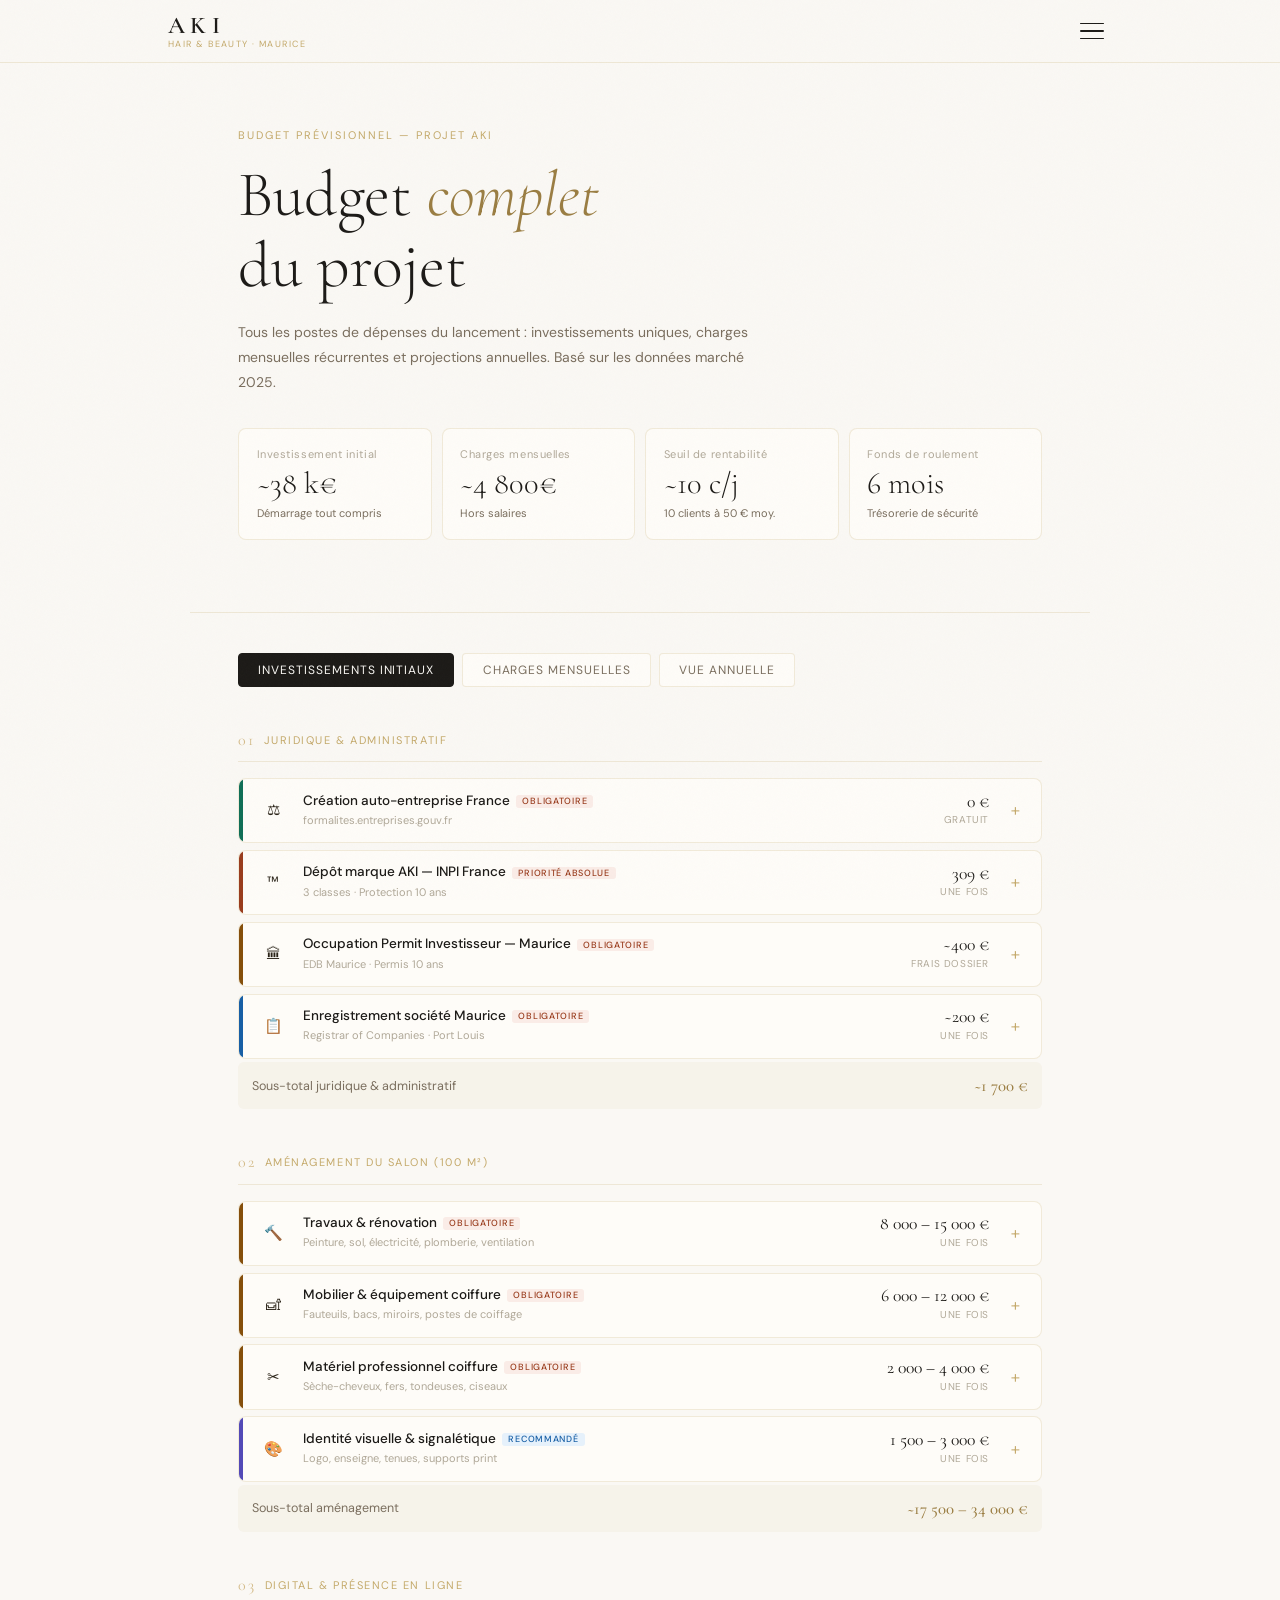
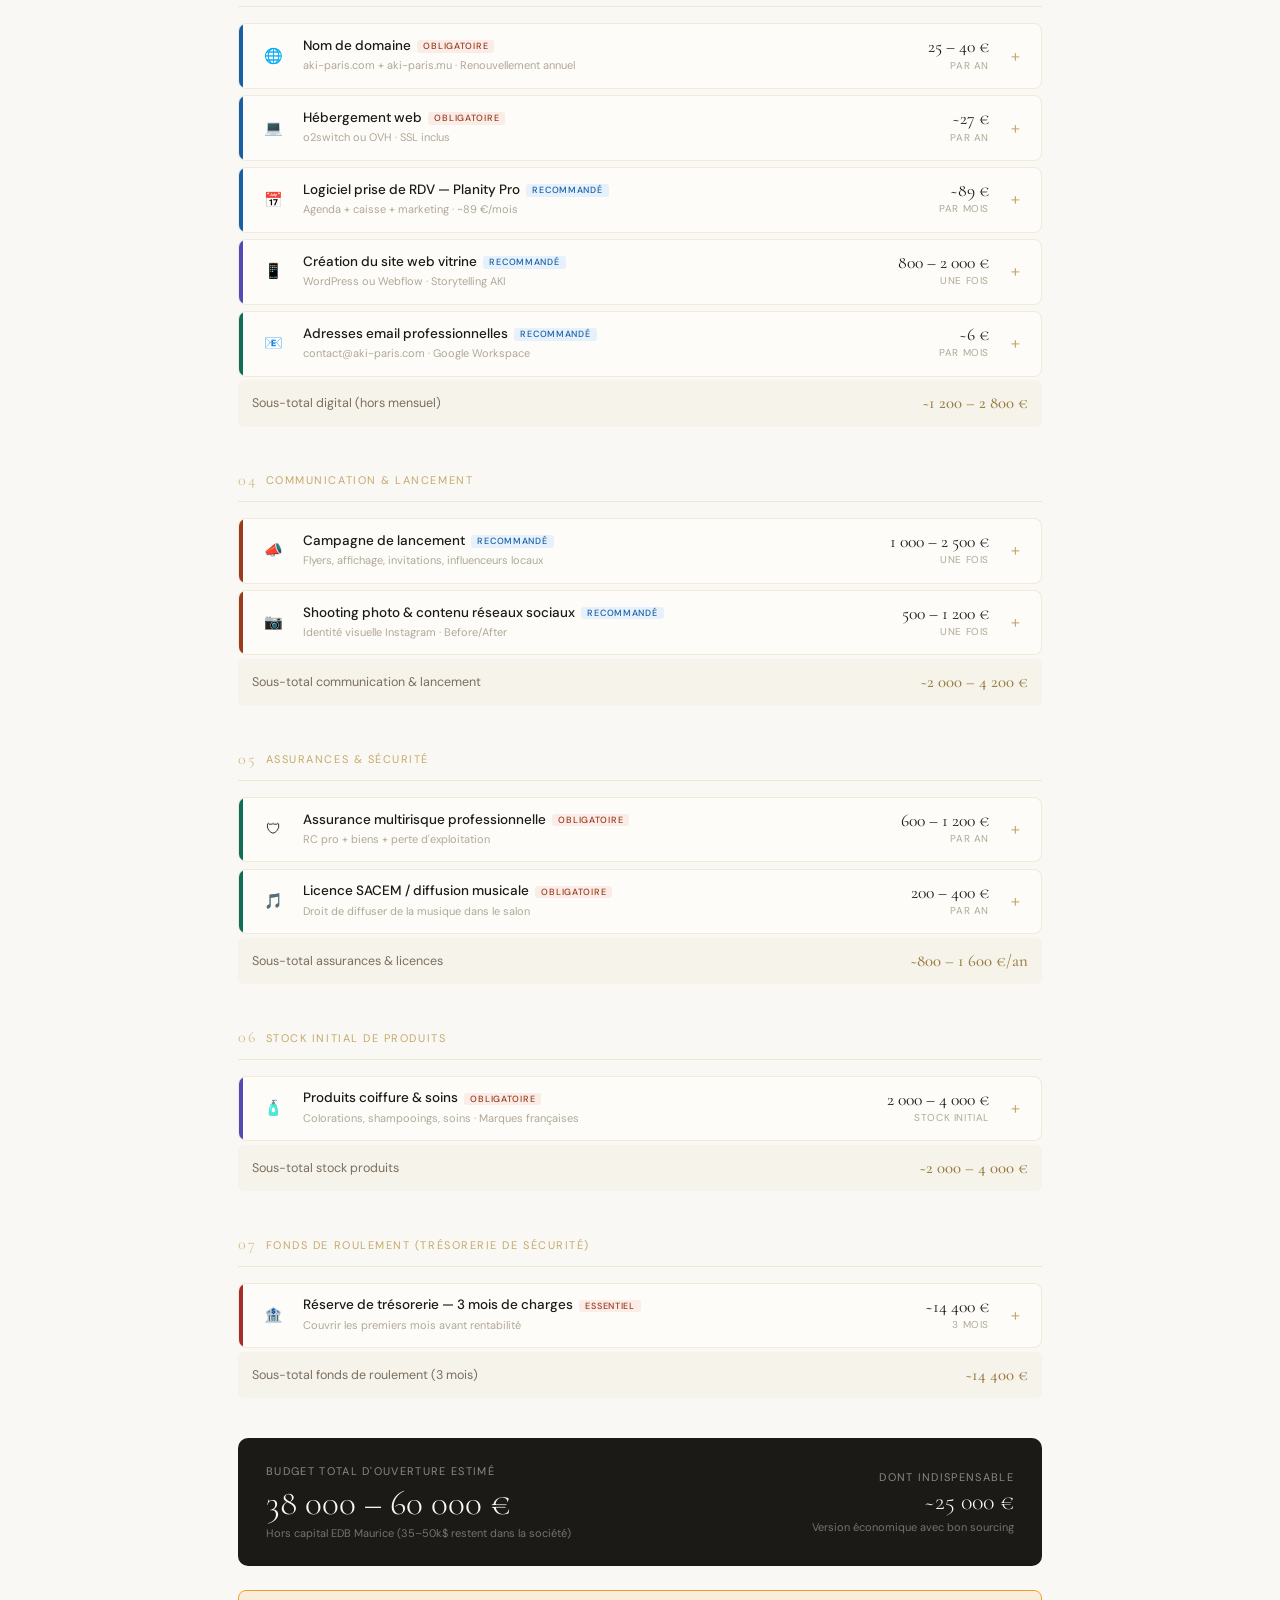
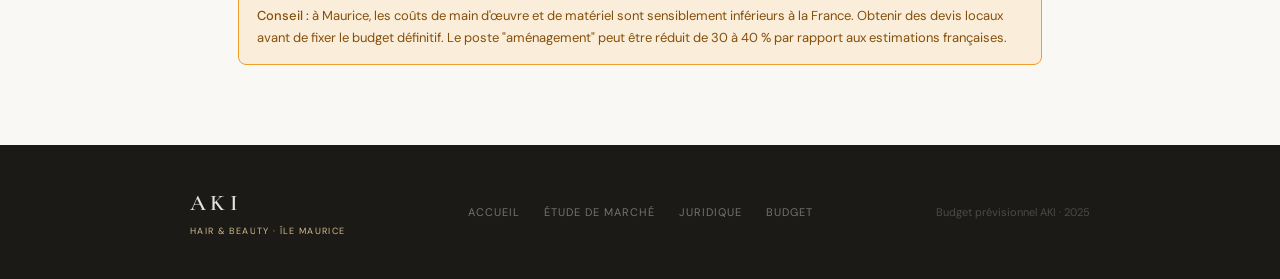
==== aki-budget.html @ 2c268d38 "Add files via upload" ====
<!DOCTYPE html>
<html lang="fr">
<head>
  <meta charset="UTF-8" />
  <meta name="viewport" content="width=device-width, initial-scale=1.0" />
  <title>AKI — Budget prévisionnel complet</title>
  <link rel="preconnect" href="https://fonts.googleapis.com" />
  <link rel="preconnect" href="https://fonts.gstatic.com" crossorigin />
  <link href="https://fonts.googleapis.com/css2?family=Cormorant+Garamond:ital,wght@0,300;0,400;0,600;1,300;1,400&family=DM+Sans:wght@300;400;500&display=swap" rel="stylesheet" />
  <style>
    *, *::before, *::after { box-sizing: border-box; margin: 0; padding: 0; }
    :root {
      --cream: #FAF8F4; --beige: #F0EBE1;
      --gold: #C4A96A; --gold-light: #D4BC8A; --gold-dark: #9A7D42;
      --charcoal: #1C1A17; --text-main: #2A2318;
      --text-muted: #7A6E5E; --text-faint: #B0A898;
      --line: rgba(196,169,106,0.22);
      --card-bg: #FEFCF8; --card-border: rgba(196,169,106,0.22);
      --teal: #0F6E56; --teal-bg: #E1F5EE; --teal-b: #5DCAA5;
      --blue: #185FA5; --blue-bg: #E6F1FB; --blue-b: #85B7EB;
      --amber: #854F0B; --amber-bg: #FAEEDA; --amber-b: #EF9F27;
      --coral: #993C1D; --coral-bg: #FAECE7; --coral-b: #F0997B;
      --purple: #534AB7; --purple-bg: #EEEDFE; --purple-b: #AFA9EC;
      --red: #A32D2D; --red-bg: #FCEBEB; --red-b: #F09595;
      --font-serif: 'Cormorant Garamond', Georgia, serif;
      --font-sans: 'DM Sans', sans-serif;
      --max-w: 900px; --pad: clamp(1.25rem,5vw,3rem);
    }
    html { scroll-behavior: smooth; }
    body { background: var(--cream); color: var(--text-main); font-family: var(--font-sans); font-size: 15px; line-height: 1.65; }

    .grain { position:fixed; inset:0; pointer-events:none; z-index:999; opacity:.025; background-image:url("data:image/svg+xml,%3Csvg viewBox='0 0 256 256' xmlns='http://www.w3.org/2000/svg'%3E%3Cfilter id='n'%3E%3CfeTurbulence type='fractalNoise' baseFrequency='0.9' numOctaves='4' stitchTiles='stitch'/%3E%3C/filter%3E%3Crect width='100%25' height='100%25' filter='url(%23n)'/%3E%3C/svg%3E"); background-size:128px; }

    /* NAV */
    nav { position:sticky; top:0; z-index:200; background:rgba(250,248,244,.96); backdrop-filter:blur(14px); border-bottom:1px solid var(--line); }
    .nav-inner { max-width:var(--max-w); margin:0 auto; padding:0 var(--pad); display:flex; align-items:center; height:60px; gap:0; }
    .nav-logo { font-family:var(--font-serif); font-size:1.45rem; font-weight:600; letter-spacing:.2em; color:var(--charcoal); text-decoration:none; flex-shrink:0; line-height:1; margin-right:2rem; }
    .nav-logo small { display:block; font-size:9px; letter-spacing:.15em; color:var(--gold); text-transform:uppercase; font-family:var(--font-sans); font-weight:400; margin-top:2px; }
    .nav-links { display:flex; align-items:center; gap:.1rem; flex:1; list-style:none; }
    .nav-links a { font-size:11px; letter-spacing:.07em; text-transform:uppercase; color:var(--text-muted); text-decoration:none; padding:.4rem .75rem; border-radius:4px; transition:color .15s,background .15s; white-space:nowrap; }
    .nav-links a:hover,.nav-links a.active { color:var(--gold-dark); background:rgba(196,169,106,.08); }
    .nav-burger { display:none; margin-left:auto; background:none; border:none; cursor:pointer; flex-direction:column; gap:5px; padding:.5rem; }
    .nav-burger span { display:block; width:22px; height:1.5px; background:var(--text-main); border-radius:2px; transition:all .25s; }
    .nav-burger.open span:nth-child(1){transform:rotate(45deg) translate(4.5px,4.5px);}
    .nav-burger.open span:nth-child(2){opacity:0;}
    .nav-burger.open span:nth-child(3){transform:rotate(-45deg) translate(4.5px,-4.5px);}
    .mobile-nav { display:none; position:fixed; top:60px; left:0; right:0; background:rgba(250,248,244,.98); backdrop-filter:blur(14px); border-bottom:1px solid var(--line); z-index:190; padding:1rem var(--pad) 1.5rem; flex-direction:column; gap:.1rem; }
    .mobile-nav.open{display:flex;}
    .mobile-nav a { font-size:13px; letter-spacing:.07em; text-transform:uppercase; color:var(--text-muted); text-decoration:none; padding:.7rem 0; border-bottom:1px solid rgba(196,169,106,.1); transition:color .15s; }
    .mobile-nav a:last-child{border-bottom:none;}
    .mobile-nav a:hover{color:var(--gold-dark);}

    /* HERO */
    .hero { max-width:var(--max-w); margin:0 auto; padding:4rem var(--pad) 3rem; border-bottom:1px solid var(--line); }
    .hero-ey { font-size:11px; letter-spacing:.18em; text-transform:uppercase; color:var(--gold); margin-bottom:1rem; }
    .hero-title { font-family:var(--font-serif); font-size:clamp(2.4rem,6vw,4rem); font-weight:300; line-height:1.1; color:var(--charcoal); margin-bottom:1.2rem; }
    .hero-title em { font-style:italic; color:var(--gold-dark); }
    .hero-desc { font-size:14px; color:var(--text-muted); max-width:520px; line-height:1.8; margin-bottom:2rem; }

    /* KPI GRID */
    .kpi-grid { display:grid; grid-template-columns:repeat(auto-fit,minmax(150px,1fr)); gap:10px; margin-bottom:1.5rem; }
    .kpi { background:var(--card-bg); border:1px solid var(--card-border); border-radius:8px; padding:1rem 1.1rem; }
    .kpi-lbl { font-size:11px; color:var(--text-faint); letter-spacing:.05em; margin-bottom:.4rem; }
    .kpi-val { font-family:var(--font-serif); font-size:1.9rem; font-weight:300; color:var(--charcoal); line-height:1; }
    .kpi-sub { font-size:11px; color:var(--text-muted); margin-top:.3rem; }

    /* TABS */
    .tabs-wrap { max-width:var(--max-w); margin:0 auto; padding:2.5rem var(--pad) 0; }
    .tabs { display:flex; gap:.5rem; margin-bottom:2rem; }
    .tab { font-size:12px; letter-spacing:.08em; text-transform:uppercase; padding:.5rem 1.2rem; border-radius:4px; border:1px solid var(--card-border); background:var(--card-bg); color:var(--text-muted); cursor:pointer; transition:all .15s; font-family:var(--font-sans); }
    .tab.active { background:var(--charcoal); color:var(--cream); border-color:var(--charcoal); }
    .tab:hover:not(.active) { border-color:var(--gold); color:var(--gold-dark); }

    /* MAIN */
    main { max-width:var(--max-w); margin:0 auto; padding:0 var(--pad) 5rem; }
    .panel { display:none; }
    .panel.active { display:block; }

    /* SECTION LABEL */
    .sec-lbl { font-size:11px; letter-spacing:.14em; text-transform:uppercase; color:var(--gold); margin:2.5rem 0 1rem; padding-bottom:.5rem; border-bottom:1px solid var(--line); display:flex; align-items:center; gap:.6rem; }
    .sec-lbl-num { font-family:var(--font-serif); font-size:1rem; color:var(--gold-light); }

    /* BUDGET ROWS */
    .budget-block { margin-bottom:.4rem; }
    .budget-row { display:flex; align-items:stretch; background:var(--card-bg); border:1px solid var(--card-border); border-radius:8px; overflow:hidden; margin-bottom:6px; cursor:pointer; transition:border-color .15s; }
    .budget-row:hover { border-color:rgba(196,169,106,.5); }
    .budget-row.open { border-color:var(--gold); }
    .row-accent { width:4px; flex-shrink:0; }
    .row-body { flex:1; padding:.85rem 1rem; display:flex; align-items:center; gap:1rem; }
    .row-icon { font-size:15px; width:28px; text-align:center; flex-shrink:0; }
    .row-content { flex:1; }
    .row-title { font-size:13.5px; font-weight:500; color:var(--charcoal); line-height:1.2; }
    .row-sub { font-size:11px; color:var(--text-faint); margin-top:2px; }
    .row-right { text-align:right; flex-shrink:0; }
    .row-amount { font-family:var(--font-serif); font-size:1.1rem; font-weight:400; color:var(--charcoal); line-height:1; }
    .row-period { font-size:10px; color:var(--text-faint); letter-spacing:.06em; text-transform:uppercase; margin-top:2px; }
    .row-toggle { font-size:1.1rem; font-weight:300; color:var(--gold); flex-shrink:0; transition:transform .2s; width:20px; text-align:center; }
    .budget-row.open .row-toggle { transform:rotate(45deg); }
    .row-detail { display:none; padding:.75rem 1rem .9rem 4.5rem; background:rgba(196,169,106,.03); border-top:1px solid var(--line); font-size:12.5px; color:var(--text-muted); line-height:1.7; }
    .budget-row.open + .row-detail { display:block; }
    .detail-items { display:flex; flex-direction:column; gap:.25rem; }
    .detail-item { display:flex; justify-content:space-between; align-items:center; padding:.25rem 0; border-bottom:1px solid rgba(196,169,106,.07); }
    .detail-item:last-child { border-bottom:none; }
    .detail-name { color:var(--text-muted); }
    .detail-val { font-weight:500; color:var(--text-main); flex-shrink:0; margin-left:.5rem; }
    .detail-note { margin-top:.6rem; font-size:12px; color:var(--text-faint); font-style:italic; }

    /* BADGE */
    .badge { display:inline-block; font-size:9px; letter-spacing:.08em; text-transform:uppercase; padding:1px 6px; border-radius:3px; font-weight:500; margin-left:.4rem; vertical-align:middle; }
    .b-required { background:var(--coral-bg); color:var(--coral); }
    .b-recommended { background:var(--blue-bg); color:var(--blue); }
    .b-optional { background:var(--teal-bg); color:var(--teal); }

    /* SUBTOTAL */
    .subtotal { display:flex; justify-content:space-between; align-items:center; padding:.6rem .9rem; background:rgba(196,169,106,.07); border-radius:6px; margin:-.2rem 0 .5rem; font-size:12.5px; }
    .subtotal span:first-child { color:var(--text-muted); }
    .subtotal span:last-child { font-weight:500; color:var(--gold-dark); font-family:var(--font-serif); font-size:1.05rem; }

    /* TOTAL BAR */
    .total-bar { background:var(--charcoal); border-radius:10px; padding:1.5rem 1.75rem; margin-top:2.5rem; display:flex; justify-content:space-between; align-items:center; flex-wrap:wrap; gap:1rem; }
    .total-label { font-size:11px; letter-spacing:.12em; text-transform:uppercase; color:rgba(250,248,244,.5); margin-bottom:.25rem; }
    .total-val { font-family:var(--font-serif); font-size:2.2rem; font-weight:300; color:var(--cream); line-height:1; }
    .total-sub { font-size:11px; color:rgba(250,248,244,.4); margin-top:.25rem; }
    .total-right { text-align:right; }
    .total-right .total-label { text-align:right; }

    /* ALERT BOX */
    .alert { background:var(--amber-bg); border:1px solid var(--amber-b); border-radius:8px; padding:.9rem 1.1rem; margin-top:1.5rem; font-size:13px; color:var(--amber); line-height:1.7; }
    .alert strong { font-weight:500; }

    /* CHART BAR */
    .chart-section { margin-top:2.5rem; }
    .chart-row { display:flex; align-items:center; gap:.75rem; margin-bottom:.7rem; }
    .chart-label { font-size:12px; color:var(--text-muted); width:160px; flex-shrink:0; text-align:right; }
    .chart-track { flex:1; height:10px; background:rgba(196,169,106,.12); border-radius:5px; overflow:hidden; }
    .chart-fill { height:100%; border-radius:5px; transition:width .6s ease; }
    .chart-val { font-size:12px; font-weight:500; color:var(--text-main); width:80px; flex-shrink:0; }

    /* FOOTER */
    footer { background:var(--charcoal); padding:2.5rem var(--pad); }
    .footer-inner { max-width:var(--max-w); margin:0 auto; display:flex; justify-content:space-between; align-items:center; flex-wrap:wrap; gap:1.5rem; }
    .footer-logo { font-family:var(--font-serif); font-size:1.4rem; font-weight:600; letter-spacing:.2em; color:rgba(250,248,244,.9); }
    .footer-logo small { display:block; font-size:9px; letter-spacing:.15em; color:var(--gold-light); font-family:var(--font-sans); font-weight:400; text-transform:uppercase; margin-top:2px; }
    .footer-nav { display:flex; gap:1.5rem; list-style:none; flex-wrap:wrap; }
    .footer-nav a { font-size:11px; letter-spacing:.09em; text-transform:uppercase; color:rgba(250,248,244,.4); text-decoration:none; transition:color .15s; }
    .footer-nav a:hover { color:var(--gold-light); }
    .footer-copy { font-size:11px; color:rgba(250,248,244,.22); }

    @media(max-width:640px){
      .nav-links{display:none;}
      .nav-burger{display:flex;}
      .chart-label{width:100px;font-size:11px;}
      .total-bar{flex-direction:column;text-align:center;}
      .total-right{text-align:center;}
    }
  </style>
</head>
<body>
<div class="grain"></div>

<!-- NAV -->

<!-- HERO -->
<section class="hero">
  <p class="hero-ey">Budget prévisionnel — Projet AKI</p>
  <h1 class="hero-title">Budget <em>complet</em><br />du projet</h1>
  <p class="hero-desc">Tous les postes de dépenses du lancement : investissements uniques, charges mensuelles récurrentes et projections annuelles. Basé sur les données marché 2025.</p>
  <div class="kpi-grid">
    <div class="kpi"><div class="kpi-lbl">Investissement initial</div><div class="kpi-val">~38 k€</div><div class="kpi-sub">Démarrage tout compris</div></div>
    <div class="kpi"><div class="kpi-lbl">Charges mensuelles</div><div class="kpi-val">~4 800€</div><div class="kpi-sub">Hors salaires</div></div>
    <div class="kpi"><div class="kpi-lbl">Seuil de rentabilité</div><div class="kpi-val">~10 c/j</div><div class="kpi-sub">10 clients à 50 € moy.</div></div>
    <div class="kpi"><div class="kpi-lbl">Fonds de roulement</div><div class="kpi-val">6 mois</div><div class="kpi-sub">Trésorerie de sécurité</div></div>
  </div>
</section>

<!-- TABS -->
<div class="tabs-wrap">
  <div class="tabs">
    <button class="tab active" onclick="switchTab('invest')">Investissements initiaux</button>
    <button class="tab" onclick="switchTab('mensuel')">Charges mensuelles</button>
    <button class="tab" onclick="switchTab('annuel')">Vue annuelle</button>
  </div>
</div>

<main>

<!-- ========================
     PANEL 1 — INVESTISSEMENTS
======================== -->
<div class="panel active" id="panel-invest">

  <!-- JURIDIQUE & ADMINISTRATIF -->
  <div class="sec-lbl"><span class="sec-lbl-num">01</span> Juridique &amp; administratif</div>

  <div class="budget-block">
    <div class="budget-row" onclick="toggleRow(this)">
      <div class="row-accent" style="background:var(--teal)"></div>
      <div class="row-body">
        <div class="row-icon">⚖</div>
        <div class="row-content"><div class="row-title">Création auto-entreprise France<span class="badge b-required">Obligatoire</span></div><div class="row-sub">formalites.entreprises.gouv.fr</div></div>
        <div class="row-right"><div class="row-amount">0 €</div><div class="row-period">Gratuit</div></div>
        <div class="row-toggle">+</div>
      </div>
    </div>
    <div class="row-detail"><div class="detail-items"><div class="detail-item"><span class="detail-name">Inscription Guichet unique INPI</span><span class="detail-val">0 €</span></div><div class="detail-item"><span class="detail-name">Immatriculation Répertoire des Métiers (CMA)</span><span class="detail-val">0 €</span></div></div><div class="detail-note">Entièrement gratuit depuis 2023. Délai : 1 semaine.</div></div>
  </div>

  <div class="budget-block">
    <div class="budget-row" onclick="toggleRow(this)">
      <div class="row-accent" style="background:var(--coral)"></div>
      <div class="row-body">
        <div class="row-icon">™</div>
        <div class="row-content"><div class="row-title">Dépôt marque AKI — INPI France<span class="badge b-required">Priorité absolue</span></div><div class="row-sub">3 classes · Protection 10 ans</div></div>
        <div class="row-right"><div class="row-amount">309 €</div><div class="row-period">Une fois</div></div>
        <div class="row-toggle">+</div>
      </div>
    </div>
    <div class="row-detail"><div class="detail-items"><div class="detail-item"><span class="detail-name">Classe 44 — Coiffure &amp; beauté (base)</span><span class="detail-val">190 €</span></div><div class="detail-item"><span class="detail-name">Classe 41 — Formation professionnelle</span><span class="detail-val">40 €</span></div><div class="detail-item"><span class="detail-name">Classe 35 — Franchise &amp; commerce</span><span class="detail-val">40 €</span></div><div class="detail-item"><span class="detail-name">Dépôt logo (optionnel mais recommandé)</span><span class="detail-val">39 €</span></div></div><div class="detail-note">Vérifier la disponibilité gratuitement sur data.inpi.fr avant de déposer. Protection immédiate à la date du dépôt.</div></div>
  </div>

  <div class="budget-block">
    <div class="budget-row" onclick="toggleRow(this)">
      <div class="row-accent" style="background:var(--amber)"></div>
      <div class="row-body">
        <div class="row-icon">🏛</div>
        <div class="row-content"><div class="row-title">Occupation Permit Investisseur — Maurice<span class="badge b-required">Obligatoire</span></div><div class="row-sub">EDB Maurice · Permis 10 ans</div></div>
        <div class="row-right"><div class="row-amount">~400 €</div><div class="row-period">Frais dossier</div></div>
        <div class="row-toggle">+</div>
      </div>
    </div>
    <div class="row-detail"><div class="detail-items"><div class="detail-item"><span class="detail-name">Frais de dossier EDB (~20 000 MUR)</span><span class="detail-val">~400 €</span></div><div class="detail-item"><span class="detail-name">Capital à transférer (reste dans l'entreprise)</span><span class="detail-val">35 000 – 50 000 $</span></div></div><div class="detail-note">Le capital transféré n'est pas une dépense — c'est le capital de roulement de ta société mauricienne qui sert à financer le salon.</div></div>
  </div>

  <div class="budget-block">
    <div class="budget-row" onclick="toggleRow(this)">
      <div class="row-accent" style="background:var(--blue)"></div>
      <div class="row-body">
        <div class="row-icon">📋</div>
        <div class="row-content"><div class="row-title">Enregistrement société Maurice<span class="badge b-required">Obligatoire</span></div><div class="row-sub">Registrar of Companies · Port Louis</div></div>
        <div class="row-right"><div class="row-amount">~200 €</div><div class="row-period">Une fois</div></div>
        <div class="row-toggle">+</div>
      </div>
    </div>
    <div class="row-detail"><div class="detail-items"><div class="detail-item"><span class="detail-name">Frais d'enregistrement société (LTD)</span><span class="detail-val">~200 €</span></div><div class="detail-item"><span class="detail-name">Rédaction statuts (avocat local recommandé)</span><span class="detail-val">300 – 600 €</span></div></div><div class="detail-note">Recommandé : passer par un avocat ou notaire local pour la rédaction des statuts. Budget total conseillé : ~800 €.</div></div>
  </div>

  <div class="subtotal"><span>Sous-total juridique &amp; administratif</span><span>~1 700 €</span></div>

  <!-- AMÉNAGEMENT -->
  <div class="sec-lbl"><span class="sec-lbl-num">02</span> Aménagement du salon (100 m²)</div>

  <div class="budget-block">
    <div class="budget-row" onclick="toggleRow(this)">
      <div class="row-accent" style="background:var(--amber)"></div>
      <div class="row-body">
        <div class="row-icon">🔨</div>
        <div class="row-content"><div class="row-title">Travaux &amp; rénovation<span class="badge b-required">Obligatoire</span></div><div class="row-sub">Peinture, sol, électricité, plomberie, ventilation</div></div>
        <div class="row-right"><div class="row-amount">8 000 – 15 000 €</div><div class="row-period">Une fois</div></div>
        <div class="row-toggle">+</div>
      </div>
    </div>
    <div class="row-detail"><div class="detail-items"><div class="detail-item"><span class="detail-name">Revêtements sol + peinture (100 m²)</span><span class="detail-val">3 000 – 5 000 €</span></div><div class="detail-item"><span class="detail-name">Électricité &amp; éclairage professionnel</span><span class="detail-val">2 000 – 4 000 €</span></div><div class="detail-item"><span class="detail-name">Plomberie (bacs shampooing, cabines)</span><span class="detail-val">1 500 – 3 000 €</span></div><div class="detail-item"><span class="detail-name">Ventilation (obligatoire en salon coiffure)</span><span class="detail-val">1 000 – 2 000 €</span></div><div class="detail-item"><span class="detail-name">Cloisons, aménagement cabines esthétiques</span><span class="detail-val">500 – 1 000 €</span></div></div><div class="detail-note">À Maurice, les coûts de main d'œuvre sont sensiblement inférieurs à la France. Prévoir des devis locaux.</div></div>
  </div>

  <div class="budget-block">
    <div class="budget-row" onclick="toggleRow(this)">
      <div class="row-accent" style="background:var(--amber)"></div>
      <div class="row-body">
        <div class="row-icon">🛋</div>
        <div class="row-content"><div class="row-title">Mobilier &amp; équipement coiffure<span class="badge b-required">Obligatoire</span></div><div class="row-sub">Fauteuils, bacs, miroirs, postes de coiffage</div></div>
        <div class="row-right"><div class="row-amount">6 000 – 12 000 €</div><div class="row-period">Une fois</div></div>
        <div class="row-toggle">+</div>
      </div>
    </div>
    <div class="row-detail"><div class="detail-items"><div class="detail-item"><span class="detail-name">4 fauteuils de coiffage premium (600–1 000 €/u)</span><span class="detail-val">2 400 – 4 000 €</span></div><div class="detail-item"><span class="detail-name">2–3 bacs à shampooing (700–1 200 €/u)</span><span class="detail-val">1 400 – 3 600 €</span></div><div class="detail-item"><span class="detail-name">Postes de coiffage + miroirs (200–500 €/u)</span><span class="detail-val">800 – 2 000 €</span></div><div class="detail-item"><span class="detail-name">Meuble d'accueil + caisse</span><span class="detail-val">800 – 1 500 €</span></div><div class="detail-item"><span class="detail-name">Chaises d'attente + déco</span><span class="detail-val">600 – 900 €</span></div></div></div>
  </div>

  <div class="budget-block">
    <div class="budget-row" onclick="toggleRow(this)">
      <div class="row-accent" style="background:var(--amber)"></div>
      <div class="row-body">
        <div class="row-icon">✂</div>
        <div class="row-content"><div class="row-title">Matériel professionnel coiffure<span class="badge b-required">Obligatoire</span></div><div class="row-sub">Sèche-cheveux, fers, tondeuses, ciseaux</div></div>
        <div class="row-right"><div class="row-amount">2 000 – 4 000 €</div><div class="row-period">Une fois</div></div>
        <div class="row-toggle">+</div>
      </div>
    </div>
    <div class="row-detail"><div class="detail-items"><div class="detail-item"><span class="detail-name">Sèche-cheveux professionnels (x4)</span><span class="detail-val">600 – 1 200 €</span></div><div class="detail-item"><span class="detail-name">Fers à lisser + boucleurs</span><span class="detail-val">400 – 800 €</span></div><div class="detail-item"><span class="detail-name">Tondeuses + ciseaux professionnels</span><span class="detail-val">500 – 1 000 €</span></div><div class="detail-item"><span class="detail-name">Matériel esthétique (cabines)</span><span class="detail-val">500 – 1 000 €</span></div></div></div>
  </div>

  <div class="budget-block">
    <div class="budget-row" onclick="toggleRow(this)">
      <div class="row-accent" style="background:var(--purple)"></div>
      <div class="row-body">
        <div class="row-icon">🎨</div>
        <div class="row-content"><div class="row-title">Identité visuelle &amp; signalétique<span class="badge b-recommended">Recommandé</span></div><div class="row-sub">Logo, enseigne, tenues, supports print</div></div>
        <div class="row-right"><div class="row-amount">1 500 – 3 000 €</div><div class="row-period">Une fois</div></div>
        <div class="row-toggle">+</div>
      </div>
    </div>
    <div class="row-detail"><div class="detail-items"><div class="detail-item"><span class="detail-name">Création logo + charte graphique</span><span class="detail-val">500 – 1 200 €</span></div><div class="detail-item"><span class="detail-name">Enseigne lumineuse vitrine</span><span class="detail-val">500 – 1 000 €</span></div><div class="detail-item"><span class="detail-name">Tenues uniformisées (x3–4 personnes)</span><span class="detail-val">300 – 500 €</span></div><div class="detail-item"><span class="detail-name">Flyers, cartes de visite, menu services</span><span class="detail-val">200 – 300 €</span></div></div></div>
  </div>

  <div class="subtotal"><span>Sous-total aménagement</span><span>~17 500 – 34 000 €</span></div>

  <!-- DIGITAL -->
  <div class="sec-lbl"><span class="sec-lbl-num">03</span> Digital &amp; présence en ligne</div>

  <div class="budget-block">
    <div class="budget-row" onclick="toggleRow(this)">
      <div class="row-accent" style="background:var(--blue)"></div>
      <div class="row-body">
        <div class="row-icon">🌐</div>
        <div class="row-content"><div class="row-title">Nom de domaine<span class="badge b-required">Obligatoire</span></div><div class="row-sub">aki-paris.com + aki-paris.mu · Renouvellement annuel</div></div>
        <div class="row-right"><div class="row-amount">25 – 40 €</div><div class="row-period">Par an</div></div>
        <div class="row-toggle">+</div>
      </div>
    </div>
    <div class="row-detail"><div class="detail-items"><div class="detail-item"><span class="detail-name">Domain .com (ex : aki-paris.com)</span><span class="detail-val">~15 €/an</span></div><div class="detail-item"><span class="detail-name">Domain .mu (Maurice)</span><span class="detail-val">~25 €/an</span></div></div><div class="detail-note">Recommandé : acheter les deux extensions pour protéger la marque. Fournisseurs : OVH, Gandi, Ionos.</div></div>
  </div>

  <div class="budget-block">
    <div class="budget-row" onclick="toggleRow(this)">
      <div class="row-accent" style="background:var(--blue)"></div>
      <div class="row-body">
        <div class="row-icon">💻</div>
        <div class="row-content"><div class="row-title">Hébergement web<span class="badge b-required">Obligatoire</span></div><div class="row-sub">o2switch ou OVH · SSL inclus</div></div>
        <div class="row-right"><div class="row-amount">~27 €</div><div class="row-period">Par an</div></div>
        <div class="row-toggle">+</div>
      </div>
    </div>
    <div class="row-detail"><div class="detail-items"><div class="detail-item"><span class="detail-name">Hébergement mutualisé illimité (o2switch)</span><span class="detail-val">~27 €/an</span></div><div class="detail-item"><span class="detail-name">Certificat SSL (souvent inclus)</span><span class="detail-val">Gratuit</span></div></div><div class="detail-note">o2switch = meilleur rapport qualité/prix français. Domaine souvent offert la 1ère année.</div></div>
  </div>

  <div class="budget-block">
    <div class="budget-row" onclick="toggleRow(this)">
      <div class="row-accent" style="background:var(--blue)"></div>
      <div class="row-body">
        <div class="row-icon">📅</div>
        <div class="row-content"><div class="row-title">Logiciel prise de RDV — Planity Pro<span class="badge b-recommended">Recommandé</span></div><div class="row-sub">Agenda + caisse + marketing · ~89 €/mois</div></div>
        <div class="row-right"><div class="row-amount">~89 €</div><div class="row-period">Par mois</div></div>
        <div class="row-toggle">+</div>
      </div>
    </div>
    <div class="row-detail"><div class="detail-items"><div class="detail-item"><span class="detail-name">Formule agenda seul</span><span class="detail-val">~59 €/mois</span></div><div class="detail-item"><span class="detail-name">Formule agenda + caisse NF525</span><span class="detail-val">~89 €/mois</span></div><div class="detail-item"><span class="detail-name">Sans engagement · Sans commission sur RDV directs</span><span class="detail-val">✓</span></div></div><div class="detail-note">Alternative moins chère : SimplyBook.me (~10 €/mois) pour démarrer. Planity apporte aussi de la visibilité via sa marketplace.</div></div>
  </div>

  <div class="budget-block">
    <div class="budget-row" onclick="toggleRow(this)">
      <div class="row-accent" style="background:var(--purple)"></div>
      <div class="row-body">
        <div class="row-icon">📱</div>
        <div class="row-content"><div class="row-title">Création du site web vitrine<span class="badge b-recommended">Recommandé</span></div><div class="row-sub">WordPress ou Webflow · Storytelling AKI</div></div>
        <div class="row-right"><div class="row-amount">800 – 2 000 €</div><div class="row-period">Une fois</div></div>
        <div class="row-toggle">+</div>
      </div>
    </div>
    <div class="row-detail"><div class="detail-items"><div class="detail-item"><span class="detail-name">Création site WordPress (freelance)</span><span class="detail-val">800 – 2 000 €</span></div><div class="detail-item"><span class="detail-name">Thème premium (Divi, Elementor...)</span><span class="detail-val">50 – 120 €</span></div><div class="detail-item"><span class="detail-name">Photos professionnelles du salon</span><span class="detail-val">300 – 600 €</span></div></div><div class="detail-note">Option économique : utiliser Wix ou Squarespace soi-même (~15 €/mois). Option premium : WordPress sur hébergement propre avec site sur-mesure.</div></div>
  </div>

  <div class="budget-block">
    <div class="budget-row" onclick="toggleRow(this)">
      <div class="row-accent" style="background:var(--teal)"></div>
      <div class="row-body">
        <div class="row-icon">📧</div>
        <div class="row-content"><div class="row-title">Adresses email professionnelles<span class="badge b-recommended">Recommandé</span></div><div class="row-sub">contact@aki-paris.com · Google Workspace</div></div>
        <div class="row-right"><div class="row-amount">~6 €</div><div class="row-period">Par mois</div></div>
        <div class="row-toggle">+</div>
      </div>
    </div>
    <div class="row-detail"><div class="detail-items"><div class="detail-item"><span class="detail-name">Google Workspace Business Starter (1 user)</span><span class="detail-val">~6 €/mois</span></div><div class="detail-item"><span class="detail-name">Alternative : email pro via hébergeur (o2switch)</span><span class="detail-val">Inclus</span></div></div></div>
  </div>

  <div class="subtotal"><span>Sous-total digital (hors mensuel)</span><span>~1 200 – 2 800 €</span></div>

  <!-- LANCEMENT -->
  <div class="sec-lbl"><span class="sec-lbl-num">04</span> Communication &amp; lancement</div>

  <div class="budget-block">
    <div class="budget-row" onclick="toggleRow(this)">
      <div class="row-accent" style="background:var(--coral)"></div>
      <div class="row-body">
        <div class="row-icon">📣</div>
        <div class="row-content"><div class="row-title">Campagne de lancement<span class="badge b-recommended">Recommandé</span></div><div class="row-sub">Flyers, affichage, invitations, influenceurs locaux</div></div>
        <div class="row-right"><div class="row-amount">1 000 – 2 500 €</div><div class="row-period">Une fois</div></div>
        <div class="row-toggle">+</div>
      </div>
    </div>
    <div class="row-detail"><div class="detail-items"><div class="detail-item"><span class="detail-name">Impression flyers + affiches (2 000 ex.)</span><span class="detail-val">200 – 400 €</span></div><div class="detail-item"><span class="detail-name">Affichage dans lieux touristiques</span><span class="detail-val">200 – 500 €</span></div><div class="detail-item"><span class="detail-name">Invitations soirée d'ouverture</span><span class="detail-val">300 – 600 €</span></div><div class="detail-item"><span class="detail-name">Collaboration influenceurs locaux (x2–3)</span><span class="detail-val">300 – 1 000 €</span></div></div></div>
  </div>

  <div class="budget-block">
    <div class="budget-row" onclick="toggleRow(this)">
      <div class="row-accent" style="background:var(--coral)"></div>
      <div class="row-body">
        <div class="row-icon">📷</div>
        <div class="row-content"><div class="row-title">Shooting photo &amp; contenu réseaux sociaux<span class="badge b-recommended">Recommandé</span></div><div class="row-sub">Identité visuelle Instagram · Before/After</div></div>
        <div class="row-right"><div class="row-amount">500 – 1 200 €</div><div class="row-period">Une fois</div></div>
        <div class="row-toggle">+</div>
      </div>
    </div>
    <div class="row-detail"><div class="detail-items"><div class="detail-item"><span class="detail-name">Photographe professionnel (demi-journée)</span><span class="detail-val">300 – 700 €</span></div><div class="detail-item"><span class="detail-name">Création templates Instagram + Canva Pro</span><span class="detail-val">100 – 200 €</span></div><div class="detail-item"><span class="detail-name">Vidéo courte de présentation du salon</span><span class="detail-val">100 – 300 €</span></div></div></div>
  </div>

  <div class="subtotal"><span>Sous-total communication &amp; lancement</span><span>~2 000 – 4 200 €</span></div>

  <!-- SÉCURITÉ -->
  <div class="sec-lbl"><span class="sec-lbl-num">05</span> Assurances &amp; sécurité</div>

  <div class="budget-block">
    <div class="budget-row" onclick="toggleRow(this)">
      <div class="row-accent" style="background:var(--teal)"></div>
      <div class="row-body">
        <div class="row-icon">🛡</div>
        <div class="row-content"><div class="row-title">Assurance multirisque professionnelle<span class="badge b-required">Obligatoire</span></div><div class="row-sub">RC pro + biens + perte d'exploitation</div></div>
        <div class="row-right"><div class="row-amount">600 – 1 200 €</div><div class="row-period">Par an</div></div>
        <div class="row-toggle">+</div>
      </div>
    </div>
      <div class="row-detail"><div class="detail-items"><div class="detail-item"><span class="detail-name">Responsabilité civile professionnelle</span><span class="detail-val">Inclus</span></div><div class="detail-item"><span class="detail-name">Protection du matériel et mobilier</span><span class="detail-val">Inclus</span></div><div class="detail-item"><span class="detail-name">Perte d'exploitation en cas de sinistre</span><span class="detail-val">Inclus</span></div></div><div class="detail-note">Fourchette observée en 2025 : 300 à 1 200 €/an selon surface et CA. Obligatoire avant ouverture.</div></div>
  </div>

  <div class="budget-block">
    <div class="budget-row" onclick="toggleRow(this)">
      <div class="row-accent" style="background:var(--teal)"></div>
      <div class="row-body">
        <div class="row-icon">🎵</div>
        <div class="row-content"><div class="row-title">Licence SACEM / diffusion musicale<span class="badge b-required">Obligatoire</span></div><div class="row-sub">Droit de diffuser de la musique dans le salon</div></div>
        <div class="row-right"><div class="row-amount">200 – 400 €</div><div class="row-period">Par an</div></div>
        <div class="row-toggle">+</div>
      </div>
    </div>
    <div class="row-detail"><div class="detail-note">Obligatoire si vous diffusez de la musique dans le salon (radio, playlist...). Tarif calculé selon surface et nombre d'enceintes. Équivalent mauricien à se renseigner localement.</div></div>
  </div>

  <div class="subtotal"><span>Sous-total assurances &amp; licences</span><span>~800 – 1 600 €/an</span></div>

  <!-- PRODUITS -->
  <div class="sec-lbl"><span class="sec-lbl-num">06</span> Stock initial de produits</div>

  <div class="budget-block">
    <div class="budget-row" onclick="toggleRow(this)">
      <div class="row-accent" style="background:var(--purple)"></div>
      <div class="row-body">
        <div class="row-icon">🧴</div>
        <div class="row-content"><div class="row-title">Produits coiffure &amp; soins<span class="badge b-required">Obligatoire</span></div><div class="row-sub">Colorations, shampooings, soins · Marques françaises</div></div>
        <div class="row-right"><div class="row-amount">2 000 – 4 000 €</div><div class="row-period">Stock initial</div></div>
        <div class="row-toggle">+</div>
      </div>
    </div>
    <div class="row-detail"><div class="detail-items"><div class="detail-item"><span class="detail-name">Colorations professionnelles (Schwarzkopf, L'Oréal Pro)</span><span class="detail-val">800 – 1 500 €</span></div><div class="detail-item"><span class="detail-name">Shampooings, soins, masques</span><span class="detail-val">500 – 1 000 €</span></div><div class="detail-item"><span class="detail-name">Produits esthétiques (cires, huiles, soins visage)</span><span class="detail-val">400 – 800 €</span></div><div class="detail-item"><span class="detail-name">Produits vente comptoir (revente aux clients)</span><span class="detail-val">300 – 700 €</span></div></div><div class="detail-note">Utiliser des marques françaises (Kérastase, L'Oréal Professionnel) renforce l'image premium et le savoir-faire français.</div></div>
  </div>

  <div class="subtotal"><span>Sous-total stock produits</span><span>~2 000 – 4 000 €</span></div>

  <!-- TRÉSORERIE -->
  <div class="sec-lbl"><span class="sec-lbl-num">07</span> Fonds de roulement (trésorerie de sécurité)</div>

  <div class="budget-block">
    <div class="budget-row" onclick="toggleRow(this)">
      <div class="row-accent" style="background:var(--red)"></div>
      <div class="row-body">
        <div class="row-icon">🏦</div>
        <div class="row-content"><div class="row-title">Réserve de trésorerie — 3 mois de charges<span class="badge b-required">Essentiel</span></div><div class="row-sub">Couvrir les premiers mois avant rentabilité</div></div>
        <div class="row-right"><div class="row-amount">~14 400 €</div><div class="row-period">3 mois</div></div>
        <div class="row-toggle">+</div>
      </div>
    </div>
    <div class="row-detail"><div class="detail-items"><div class="detail-item"><span class="detail-name">Loyer × 3 mois (600 € × 3)</span><span class="detail-val">1 800 €</span></div><div class="detail-item"><span class="detail-name">Salaires × 3 mois (~2 800 € × 3)</span><span class="detail-val">8 400 €</span></div><div class="detail-item"><span class="detail-name">Charges courantes × 3 mois (~1 400 € × 3)</span><span class="detail-val">4 200 €</span></div></div><div class="detail-note">Idéalement viser 6 mois de réserve (~28 800 €). La clientèle hôtelière met 1 à 3 mois à se constituer.</div></div>
  </div>

  <div class="subtotal"><span>Sous-total fonds de roulement (3 mois)</span><span>~14 400 €</span></div>

  <!-- TOTAL INVEST -->
  <div class="total-bar">
    <div>
      <div class="total-label">Budget total d'ouverture estimé</div>
      <div class="total-val">38 000 – 60 000 €</div>
      <div class="total-sub">Hors capital EDB Maurice (35–50k$ restent dans la société)</div>
    </div>
    <div class="total-right">
      <div class="total-label">Dont indispensable</div>
      <div class="total-val" style="font-size:1.5rem">~25 000 €</div>
      <div class="total-sub">Version économique avec bon sourcing</div>
    </div>
  </div>

  <div class="alert"><strong>Conseil :</strong> à Maurice, les coûts de main d'œuvre et de matériel sont sensiblement inférieurs à la France. Obtenir des devis locaux avant de fixer le budget définitif. Le poste "aménagement" peut être réduit de 30 à 40 % par rapport aux estimations françaises.</div>

</div>

<!-- ========================
     PANEL 2 — MENSUEL
======================== -->
<div class="panel" id="panel-mensuel">

  <div class="sec-lbl"><span class="sec-lbl-num">01</span> Loyer &amp; charges fixes</div>

  <div class="budget-block">
    <div class="budget-row" onclick="toggleRow(this)">
      <div class="row-accent" style="background:var(--amber)"></div>
      <div class="row-body">
        <div class="row-icon">🏠</div>
        <div class="row-content"><div class="row-title">Loyer du local<span class="badge b-required">Obligatoire</span></div><div class="row-sub">100 m² zone touristique Maurice</div></div>
        <div class="row-right"><div class="row-amount">600 €</div><div class="row-period">Par mois</div></div>
        <div class="row-toggle">+</div>
      </div>
    </div>
    <div class="row-detail"><div class="detail-note">Loyer indiqué = estimation du projet. À Maurice, les locaux commerciaux en zone touristique (Grand Baie, Tamarin) se louent entre 1 500 et 2 500 €/mois pour 100 m². À confirmer selon l'emplacement exact choisi.</div></div>
  </div>

  <div class="budget-block">
    <div class="budget-row" onclick="toggleRow(this)">
      <div class="row-accent" style="background:var(--amber)"></div>
      <div class="row-body">
        <div class="row-icon">⚡</div>
        <div class="row-content"><div class="row-title">Électricité, eau, internet<span class="badge b-required">Obligatoire</span></div><div class="row-sub">Climatisation + usage professionnel</div></div>
        <div class="row-right"><div class="row-amount">300 – 500 €</div><div class="row-period">Par mois</div></div>
        <div class="row-toggle">+</div>
      </div>
    </div>
    <div class="row-detail"><div class="detail-items"><div class="detail-item"><span class="detail-name">Électricité (clim + matériel)</span><span class="detail-val">200 – 350 €</span></div><div class="detail-item"><span class="detail-name">Eau (bacs shampooing × usage intensif)</span><span class="detail-val">60 – 100 €</span></div><div class="detail-item"><span class="detail-name">Internet fibre pro</span><span class="detail-val">40 – 50 €</span></div></div></div>
  </div>

  <div class="subtotal"><span>Sous-total loyer + charges</span><span>~900 – 1 100 €/mois</span></div>

  <div class="sec-lbl"><span class="sec-lbl-num">02</span> Masse salariale</div>

  <div class="budget-block">
    <div class="budget-row" onclick="toggleRow(this)">
      <div class="row-accent" style="background:var(--blue)"></div>
      <div class="row-body">
        <div class="row-icon">👥</div>
        <div class="row-content"><div class="row-title">2 coiffeurs / esthéticiennes locaux<span class="badge b-required">Obligatoire</span></div><div class="row-sub">Salaire brut ~18 000 MUR / mois chacun</div></div>
        <div class="row-right"><div class="row-amount">~720 €</div><div class="row-period">Par mois (2 pers.)</div></div>
        <div class="row-toggle">+</div>
      </div>
    </div>
    <div class="row-detail"><div class="detail-items"><div class="detail-item"><span class="detail-name">Coiffeur 1 (~18 000 MUR brut)</span><span class="detail-val">~360 €</span></div><div class="detail-item"><span class="detail-name">Coiffeur 2 / esthéticienne (~18 000 MUR brut)</span><span class="detail-val">~360 €</span></div></div><div class="detail-note">1 € ≈ 50 MUR. Salaire moyen secteur beauté à Maurice : 13 800 – 36 600 MUR/mois. Les charges patronales à Maurice sont inférieures à celles en France.</div></div>
  </div>

  <div class="budget-block">
    <div class="budget-row" onclick="toggleRow(this)">
      <div class="row-accent" style="background:var(--blue)"></div>
      <div class="row-body">
        <div class="row-icon">🙋</div>
        <div class="row-content"><div class="row-title">Assistant(e) d'accueil (mi-temps)<span class="badge b-recommended">Recommandé</span></div><div class="row-sub">Accueil clients, réseaux sociaux, caisse</div></div>
        <div class="row-right"><div class="row-amount">~200 €</div><div class="row-period">Par mois</div></div>
        <div class="row-toggle">+</div>
      </div>
    </div>
    <div class="row-detail"><div class="detail-note">Poste essentiel pour maintenir l'image premium : accueil chaleureux, gestion des réservations, animation réseaux sociaux. Peut être un étudiant en alternance ou en formation.</div></div>
  </div>

  <div class="subtotal"><span>Sous-total masse salariale</span><span>~920 €/mois</span></div>

  <div class="sec-lbl"><span class="sec-lbl-num">03</span> Digital &amp; outils récurrents</div>

  <div class="budget-block">
    <div class="budget-row" onclick="toggleRow(this)">
      <div class="row-accent" style="background:var(--teal)"></div>
      <div class="row-body">
        <div class="row-icon">📅</div>
        <div class="row-content"><div class="row-title">Planity Pro — Agenda + caisse<span class="badge b-recommended">Recommandé</span></div><div class="row-sub">Réservations en ligne + gestion salon</div></div>
        <div class="row-right"><div class="row-amount">~89 €</div><div class="row-period">Par mois</div></div>
        <div class="row-toggle">+</div>
      </div>
    </div>
    <div class="row-detail"><div class="detail-note">Formule complète avec caisse NF525, rappels SMS automatiques, marketplace pour trouver de nouveaux clients. Alternative économique : SimplyBook.me à ~10 €/mois pour démarrer.</div></div>
  </div>

  <div class="budget-block">
    <div class="budget-row" onclick="toggleRow(this)">
      <div class="row-accent" style="background:var(--teal)"></div>
      <div class="row-body">
        <div class="row-icon">🌐</div>
        <div class="row-content"><div class="row-title">Hébergement + domaine (mensuel)<span class="badge b-required">Obligatoire</span></div><div class="row-sub">Site web + emails pro</div></div>
        <div class="row-right"><div class="row-amount">~9 €</div><div class="row-period">Par mois</div></div>
        <div class="row-toggle">+</div>
      </div>
    </div>
    <div class="row-detail"><div class="detail-items"><div class="detail-item"><span class="detail-name">Hébergement o2switch (~27 €/an)</span><span class="detail-val">~2 €/mois</span></div><div class="detail-item"><span class="detail-name">Nom de domaine (~40 €/an)</span><span class="detail-val">~3 €/mois</span></div><div class="detail-item"><span class="detail-name">Email pro Google Workspace</span><span class="detail-val">~6 €/mois</span></div></div></div>
  </div>

  <div class="budget-block">
    <div class="budget-row" onclick="toggleRow(this)">
      <div class="row-accent" style="background:var(--purple)"></div>
      <div class="row-body">
        <div class="row-icon">🎨</div>
        <div class="row-content"><div class="row-title">Canva Pro — Contenus visuels<span class="badge b-recommended">Recommandé</span></div><div class="row-sub">Stories, posts, supports print</div></div>
        <div class="row-right"><div class="row-amount">~13 €</div><div class="row-period">Par mois</div></div>
        <div class="row-toggle">+</div>
      </div>
    </div>
    <div class="row-detail"><div class="detail-note">Canva Pro permet de créer tous les visuels Instagram, stories, flyers et menus de services sans graphiste. Indispensable pour maintenir une image soignée au quotidien.</div></div>
  </div>

  <div class="subtotal"><span>Sous-total digital récurrent</span><span>~111 €/mois</span></div>

  <div class="sec-lbl"><span class="sec-lbl-num">04</span> Marketing &amp; communication</div>

  <div class="budget-block">
    <div class="budget-row" onclick="toggleRow(this)">
      <div class="row-accent" style="background:var(--coral)"></div>
      <div class="row-body">
        <div class="row-icon">📱</div>
        <div class="row-content"><div class="row-title">Publicité réseaux sociaux (Instagram / Facebook)<span class="badge b-recommended">Recommandé</span></div><div class="row-sub">Sponsoring posts · Ciblage touristes &amp; locaux</div></div>
        <div class="row-right"><div class="row-amount">100 – 300 €</div><div class="row-period">Par mois</div></div>
        <div class="row-toggle">+</div>
      </div>
    </div>
    <div class="row-detail"><div class="detail-note">Avec 100 €/mois bien ciblé, tu peux toucher plusieurs milliers de personnes dans un rayon de 20 km autour du salon. Monter à 200–300 €/mois les 3 premiers mois pour le lancement.</div></div>
  </div>

  <div class="budget-block">
    <div class="budget-row" onclick="toggleRow(this)">
      <div class="row-accent" style="background:var(--coral)"></div>
      <div class="row-body">
        <div class="row-icon">🤝</div>
        <div class="row-content"><div class="row-title">Commissions partenariats hôteliers<span class="badge b-recommended">Recommandé</span></div><div class="row-sub">Rémunération concierges + hôtels prescripteurs</div></div>
        <div class="row-right"><div class="row-amount">100 – 200 €</div><div class="row-period">Par mois</div></div>
        <div class="row-toggle">+</div>
      </div>
    </div>
    <div class="row-detail"><div class="detail-note">Prévoir 5–10 % de commission sur les clients apportés par les hôtels (concierges, conciergeries). C'est un investissement rentable : chaque client hôtelier a un panier moyen 2× plus élevé que la moyenne locale.</div></div>
  </div>

  <div class="subtotal"><span>Sous-total marketing mensuel</span><span>~200 – 500 €/mois</span></div>

  <div class="sec-lbl"><span class="sec-lbl-num">05</span> Produits &amp; consommables</div>

  <div class="budget-block">
    <div class="budget-row" onclick="toggleRow(this)">
      <div class="row-accent" style="background:var(--purple)"></div>
      <div class="row-body">
        <div class="row-icon">🧴</div>
        <div class="row-content"><div class="row-title">Réapprovisionnement produits<span class="badge b-required">Obligatoire</span></div><div class="row-sub">Colorations, soins, consommables cabines</div></div>
        <div class="row-right"><div class="row-amount">500 – 900 €</div><div class="row-period">Par mois</div></div>
        <div class="row-toggle">+</div>
      </div>
    </div>
    <div class="row-detail"><div class="detail-items"><div class="detail-item"><span class="detail-name">Colorations &amp; produits chimiques</span><span class="detail-val">200 – 400 €</span></div><div class="detail-item"><span class="detail-name">Shampooings, soins, masques</span><span class="detail-val">150 – 250 €</span></div><div class="detail-item"><span class="detail-name">Produits esthétiques consommables</span><span class="detail-val">100 – 200 €</span></div><div class="detail-item"><span class="detail-name">Lingerie, serviettes, consommables divers</span><span class="detail-val">50 – 50 €</span></div></div></div>
  </div>

  <div class="subtotal"><span>Sous-total produits</span><span>~500 – 900 €/mois</span></div>

  <div class="sec-lbl"><span class="sec-lbl-num">06</span> Assurances &amp; divers récurrents</div>

  <div class="budget-block">
    <div class="budget-row" onclick="toggleRow(this)">
      <div class="row-accent" style="background:var(--teal)"></div>
      <div class="row-body">
        <div class="row-icon">🛡</div>
        <div class="row-content"><div class="row-title">Assurance pro multirisque<span class="badge b-required">Obligatoire</span></div><div class="row-sub">~900 € / an = 75 €/mois</div></div>
        <div class="row-right"><div class="row-amount">~75 €</div><div class="row-period">Par mois</div></div>
        <div class="row-toggle">+</div>
      </div>
    </div>
    <div class="row-detail"><div class="detail-note">Fourchette annuelle : 600 – 1 200 €. Soit 50 – 100 €/mois. Payer annuellement permet souvent d'obtenir une remise de 5 à 10 %.</div></div>
  </div>

  <div class="budget-block">
    <div class="budget-row" onclick="toggleRow(this)">
      <div class="row-accent" style="background:var(--teal)"></div>
      <div class="row-body">
        <div class="row-icon">🧹</div>
        <div class="row-content"><div class="row-title">Entretien, nettoyage &amp; hygiène<span class="badge b-required">Obligatoire</span></div><div class="row-sub">Produits ménagers, blanchisserie serviettes</div></div>
        <div class="row-right"><div class="row-amount">100 – 200 €</div><div class="row-period">Par mois</div></div>
        <div class="row-toggle">+</div>
      </div>
    </div>
    <div class="row-detail"><div class="detail-note">Inclut : produits désinfectants, blanchisserie ou renouvellement serviettes, entretien matériel (stérilisation ciseaux), produits nettoyage sols.</div></div>
  </div>

  <div class="budget-block">
    <div class="budget-row" onclick="toggleRow(this)">
      <div class="row-accent" style="background:var(--blue)"></div>
      <div class="row-body">
        <div class="row-icon">📊</div>
        <div class="row-content"><div class="row-title">Comptabilité &amp; gestion<span class="badge b-recommended">Recommandé</span></div><div class="row-sub">Comptable ou logiciel compta</div></div>
        <div class="row-right"><div class="row-amount">50 – 150 €</div><div class="row-period">Par mois</div></div>
        <div class="row-toggle">+</div>
      </div>
    </div>
    <div class="row-detail"><div class="detail-items"><div class="detail-item"><span class="detail-name">Logiciel compta (Pennylane, Indy...)</span><span class="detail-val">15 – 30 €/mois</span></div><div class="detail-item"><span class="detail-name">Expert-comptable externe (si nécessaire)</span><span class="detail-val">80 – 150 €/mois</span></div></div><div class="detail-note">En auto-entreprise, un logiciel suffit au départ. Dès que tu as une société à Maurice, un comptable local devient indispensable.</div></div>
  </div>

  <div class="subtotal"><span>Sous-total assurances &amp; divers</span><span>~225 – 425 €/mois</span></div>

  <!-- TOTAL MENSUEL -->
  <div class="total-bar">
    <div>
      <div class="total-label">Total charges mensuelles estimées</div>
      <div class="total-val">~2 856 – 3 945 €</div>
      <div class="total-sub">Hors salaires · Hors ta propre rémunération</div>
    </div>
    <div class="total-right">
      <div class="total-label">Avec salaires (2 employés)</div>
      <div class="total-val" style="font-size:1.5rem">~3 776 – 4 865 €</div>
      <div class="total-sub">Seuil de rentabilité : 10 clients/jour à 50 €</div>
    </div>
  </div>

  <div class="alert"><strong>Seuil de rentabilité :</strong> pour couvrir 4 800 €/mois de charges, il faut un CA de ~4 800 €/mois. Avec un panier moyen de 50 €, cela représente 96 clients/mois soit seulement 4–5 clients par jour d'ouverture. L'objectif de 10 clients/jour dégage donc une marge confortable.</div>

</div>

<!-- ========================
     PANEL 3 — ANNUEL
======================== -->
<div class="panel" id="panel-annuel">

  <div class="sec-lbl"><span class="sec-lbl-num">Synthèse</span> Vue annuelle — Année 1</div>

  <div class="chart-section">
    <div class="chart-row"><div class="chart-label">Aménagement salon</div><div class="chart-track"><div class="chart-fill" style="width:35%;background:#EF9F27"></div></div><div class="chart-val">~20 000 €</div></div>
    <div class="chart-row"><div class="chart-label">Fonds de roulement</div><div class="chart-track"><div class="chart-fill" style="width:28%;background:#E24B4A"></div></div><div class="chart-val">~14 400 €</div></div>
    <div class="chart-row"><div class="chart-label">Produits (stock + mensuel)</div><div class="chart-track"><div class="chart-fill" style="width:20%;background:#7F77DD"></div></div><div class="chart-val">~10 000 €</div></div>
    <div class="chart-row"><div class="chart-label">Juridique &amp; admin</div><div class="chart-track"><div class="chart-fill" style="width:8%;background:#1D9E75"></div></div><div class="chart-val">~3 700 €</div></div>
    <div class="chart-row"><div class="chart-label">Digital &amp; site web</div><div class="chart-track"><div class="chart-fill" style="width:6%;background:#185FA5"></div></div><div class="chart-val">~3 400 €</div></div>
    <div class="chart-row"><div class="chart-label">Communication</div><div class="chart-track"><div class="chart-fill" style="width:6%;background:#D85A30"></div></div><div class="chart-val">~3 200 €</div></div>
    <div class="chart-row"><div class="chart-label">Assurances &amp; divers</div><div class="chart-track"><div class="chart-fill" style="width:4%;background:#888780"></div></div><div class="chart-val">~2 000 €</div></div>
  </div>

  <div class="sec-lbl" style="margin-top:2.5rem">Projections CA — Scénarios</div>

  <div class="budget-block">
    <div class="budget-row" onclick="toggleRow(this)">
      <div class="row-accent" style="background:#E24B4A"></div>
      <div class="row-body">
        <div class="row-icon">📉</div>
        <div class="row-content"><div class="row-title">Scénario pessimiste</div><div class="row-sub">5 clients/jour · Panier moyen 40 €</div></div>
        <div class="row-right"><div class="row-amount">~50 000 €</div><div class="row-period">CA annuel</div></div>
        <div class="row-toggle">+</div>
      </div>
    </div>
    <div class="row-detail"><div class="detail-items"><div class="detail-item"><span class="detail-name">CA mensuel (5 clients × 40 € × 25 j)</span><span class="detail-val">~5 000 €</span></div><div class="detail-item"><span class="detail-name">Charges mensuelles totales</span><span class="detail-val">~4 800 €</span></div><div class="detail-item"><span class="detail-name">Marge mensuelle</span><span class="detail-val">~200 € (à l'équilibre)</span></div></div></div>
  </div>

  <div class="budget-block">
    <div class="budget-row" onclick="toggleRow(this)">
      <div class="row-accent" style="background:#EF9F27"></div>
      <div class="row-body">
        <div class="row-icon">📊</div>
        <div class="row-content"><div class="row-title">Scénario réaliste</div><div class="row-sub">10 clients/jour · Panier moyen 50 €</div></div>
        <div class="row-right"><div class="row-amount">~125 000 €</div><div class="row-period">CA annuel</div></div>
        <div class="row-toggle">+</div>
      </div>
    </div>
    <div class="row-detail"><div class="detail-items"><div class="detail-item"><span class="detail-name">CA mensuel (10 clients × 50 € × 25 j)</span><span class="detail-val">~12 500 €</span></div><div class="detail-item"><span class="detail-name">Charges mensuelles totales</span><span class="detail-val">~4 800 €</span></div><div class="detail-item"><span class="detail-name">Marge mensuelle brute</span><span class="detail-val">~7 700 € (62 %)</span></div></div><div class="detail-note">Objectif atteignable dès le 3e mois avec 2 partenariats hôteliers actifs.</div></div>
  </div>

  <div class="budget-block">
    <div class="budget-row" onclick="toggleRow(this)">
      <div class="row-accent" style="background:#1D9E75"></div>
      <div class="row-body">
        <div class="row-icon">📈</div>
        <div class="row-content"><div class="row-title">Scénario optimiste</div><div class="row-sub">15 clients/jour · Panier moyen 65 €</div></div>
        <div class="row-right"><div class="row-amount">~243 750 €</div><div class="row-period">CA annuel</div></div>
        <div class="row-toggle">+</div>
      </div>
    </div>
    <div class="row-detail"><div class="detail-items"><div class="detail-item"><span class="detail-name">CA mensuel (15 clients × 65 € × 25 j)</span><span class="detail-val">~24 375 €</span></div><div class="detail-item"><span class="detail-name">Charges mensuelles totales</span><span class="detail-val">~4 800 €</span></div><div class="detail-item"><span class="detail-name">Marge mensuelle brute</span><span class="detail-val">~19 575 € (80 %)</span></div></div><div class="detail-note">Réaliste dès l'année 2 avec la formation comme levier de CA additionnel.</div></div>
  </div>

  <div class="total-bar">
    <div>
      <div class="total-label">Objectif seuil rentabilité</div>
      <div class="total-val">4–5 clients/jour</div>
      <div class="total-sub">À 50 € de panier moyen</div>
    </div>
    <div class="total-right">
      <div class="total-label">Retour sur investissement</div>
      <div class="total-val" style="font-size:1.5rem">18 – 24 mois</div>
      <div class="total-sub">Scénario réaliste (10 clients/j)</div>
    </div>
  </div>

  <div class="alert"><strong>Levier formation :</strong> dès le 3e mois, lancer des sessions de formation en soirée (5 000–15 000 MUR/participant) génère un CA additionnel sans coût fixe supplémentaire. C'est le vrai accélérateur de rentabilité d'AKI.</div>

</div>

</main>

<footer>
  <div class="footer-inner">
    <div class="footer-logo">AKI<small>Hair &amp; Beauty · Île Maurice</small></div>
    <ul class="footer-nav">
      <li><a href="index.html">Accueil</a></li>
      <li><a href="aki-etude-marche.html">Étude de marché</a></li>
      <li><a href="aki-juridique.html">Juridique</a></li>
      <li><a href="aki-budget.html">Budget</a></li>
    </ul>
    <div class="footer-copy">Budget prévisionnel AKI · 2025</div>
  </div>
</footer>

<script>
  function toggleRow(row) {
    row.classList.toggle('open');
  }
  function switchTab(id) {
    document.querySelectorAll('.tab').forEach(t => t.classList.remove('active'));
    document.querySelectorAll('.panel').forEach(p => p.classList.remove('active'));
    event.target.classList.add('active');
    document.getElementById('panel-' + id).classList.add('active');
    window.scrollTo({ top: document.querySelector('.tabs-wrap').offsetTop - 80, behavior: 'smooth' });
  }
  function toggleNav() {
    document.getElementById('burger').classList.toggle('open');
    document.getElementById('mobileNav').classList.toggle('open');
  }
  function closeNav() {
    document.getElementById('burger').classList.remove('open');
    document.getElementById('mobileNav').classList.remove('open');
  }
  document.addEventListener('click', e => {
    const b = document.getElementById('burger');
    const m = document.getElementById('mobileNav');
    if (b && m && !b.contains(e.target) && !m.contains(e.target)) {
      b.classList.remove('open'); m.classList.remove('open');
    }
  });
</script>

<script src="nav.js"></script>
</body>
</html>
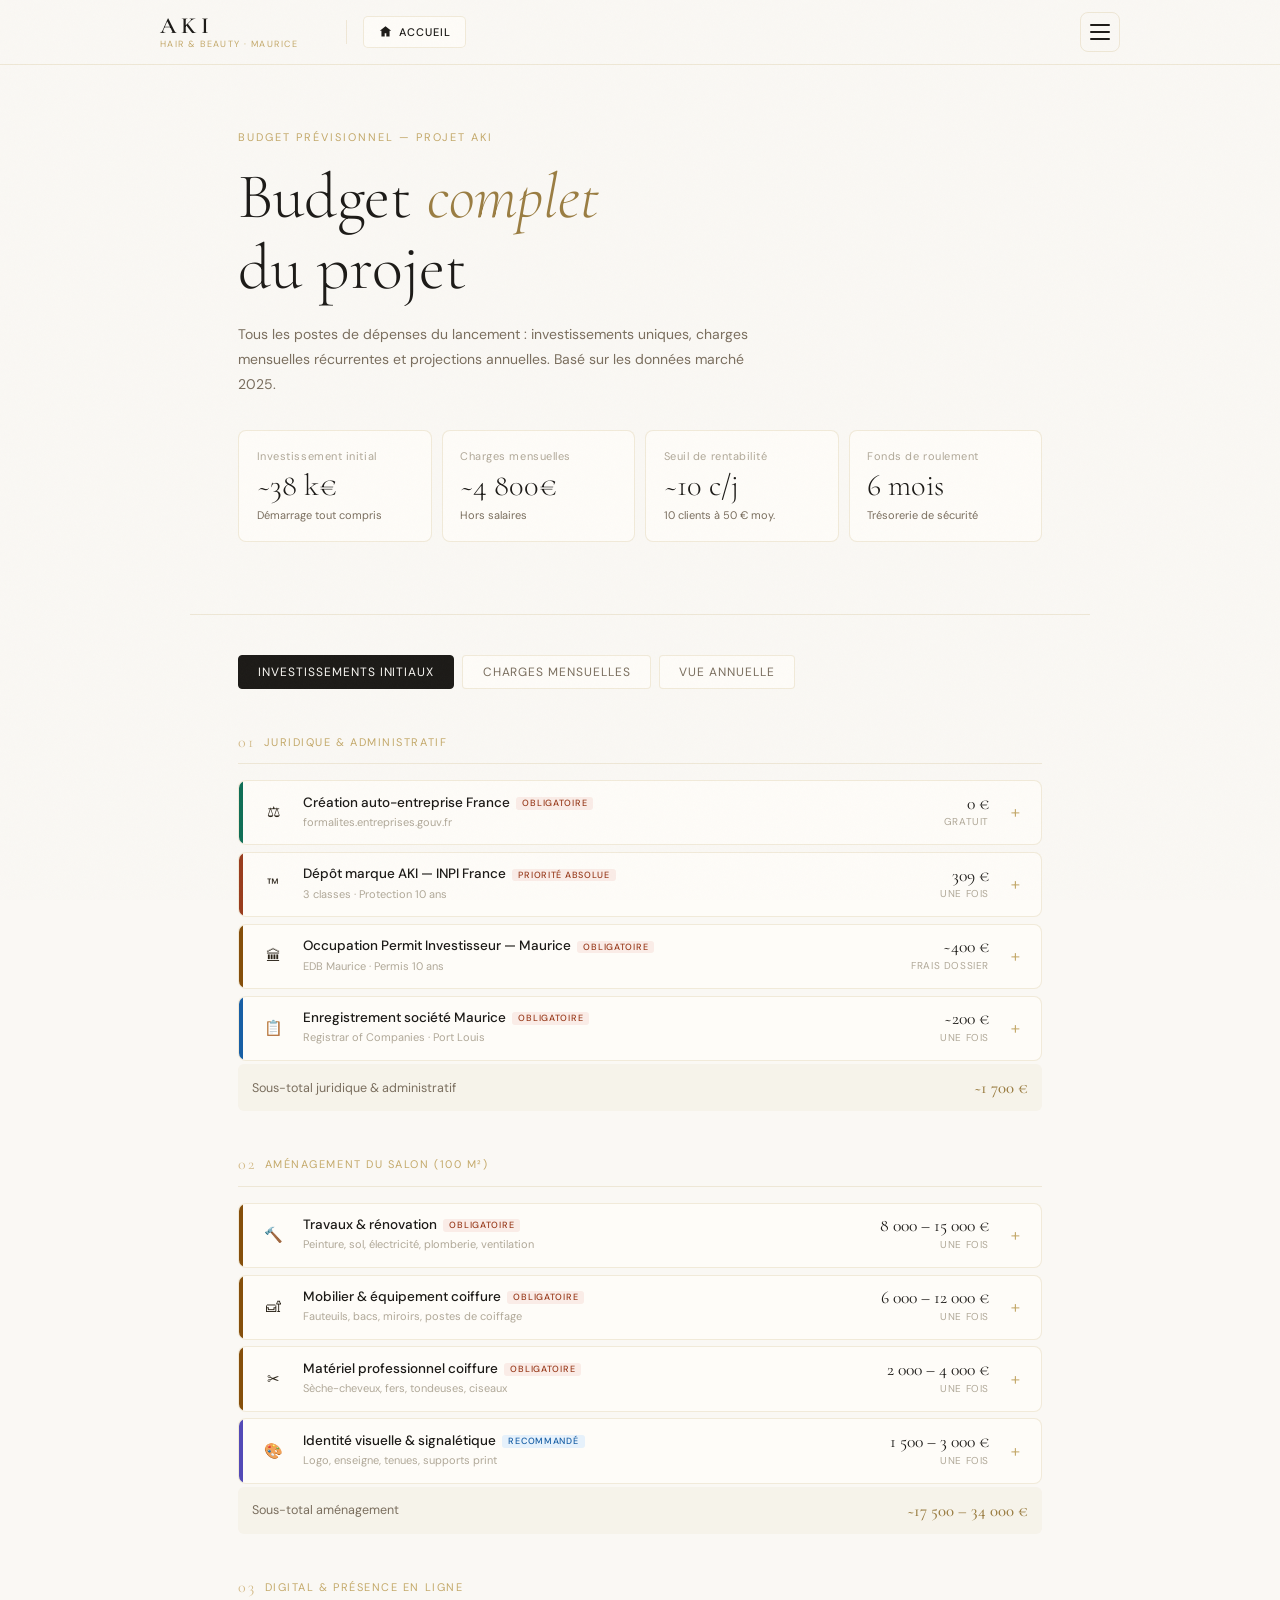
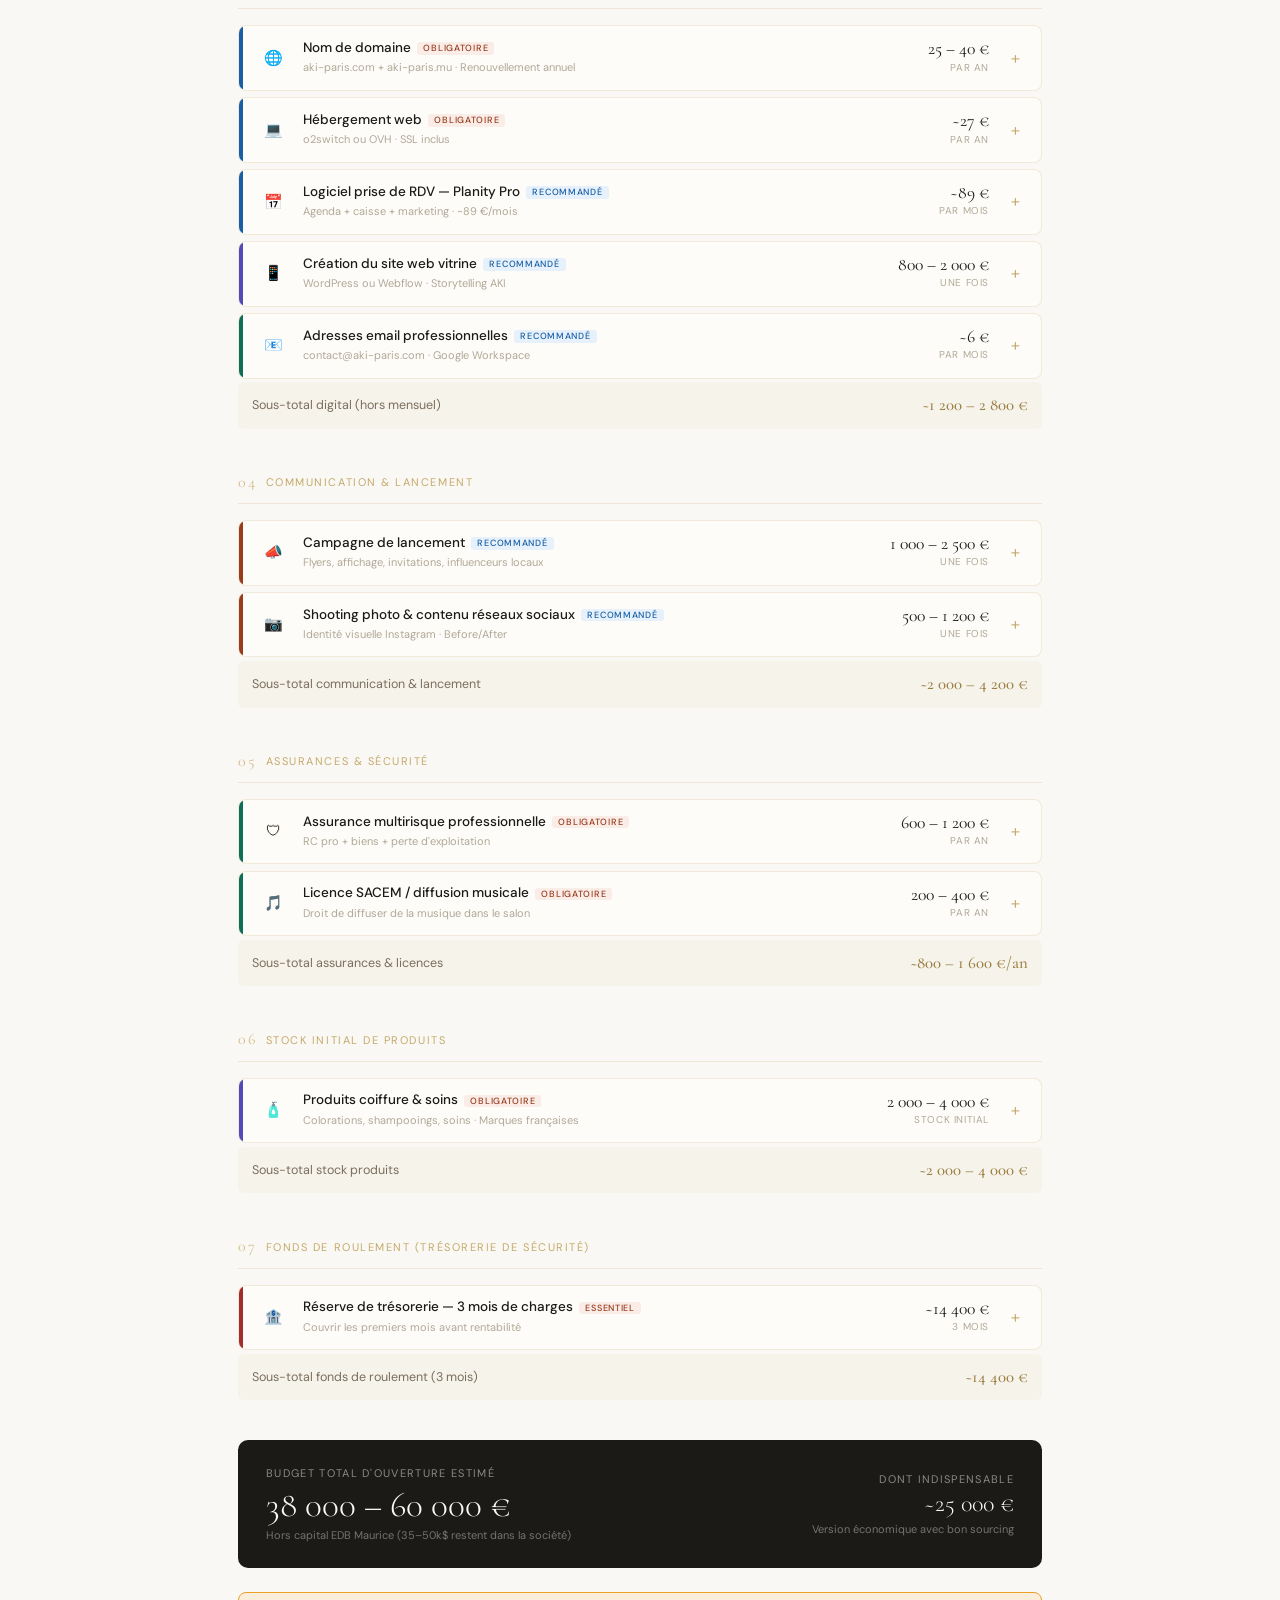
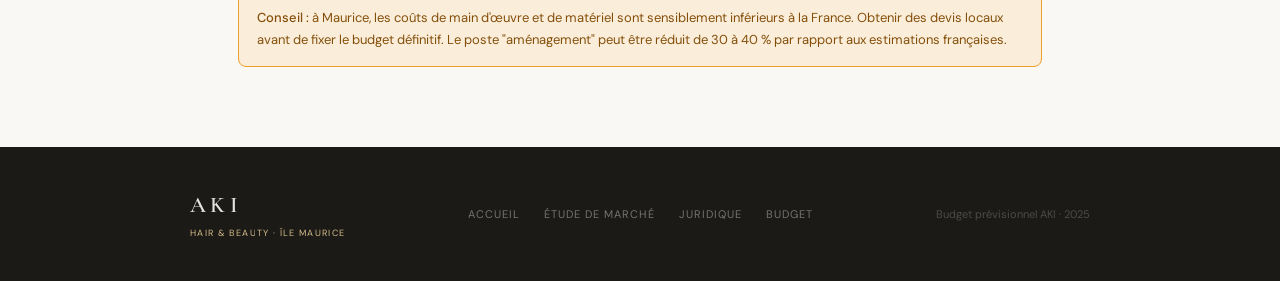
==== commit e19070c5: "Add files via upload" ====
--- a/aki-budget.html
+++ b/aki-budget.html
@@ -795,33 +795,6 @@
   </div>
 </footer>
 
-<script>
-  function toggleRow(row) {
-    row.classList.toggle('open');
-  }
-  function switchTab(id) {
-    document.querySelectorAll('.tab').forEach(t => t.classList.remove('active'));
-    document.querySelectorAll('.panel').forEach(p => p.classList.remove('active'));
-    event.target.classList.add('active');
-    document.getElementById('panel-' + id).classList.add('active');
-    window.scrollTo({ top: document.querySelector('.tabs-wrap').offsetTop - 80, behavior: 'smooth' });
-  }
-  function toggleNav() {
-    document.getElementById('burger').classList.toggle('open');
-    document.getElementById('mobileNav').classList.toggle('open');
-  }
-  function closeNav() {
-    document.getElementById('burger').classList.remove('open');
-    document.getElementById('mobileNav').classList.remove('open');
-  }
-  document.addEventListener('click', e => {
-    const b = document.getElementById('burger');
-    const m = document.getElementById('mobileNav');
-    if (b && m && !b.contains(e.target) && !m.contains(e.target)) {
-      b.classList.remove('open'); m.classList.remove('open');
-    }
-  });
-</script>
 
 <script src="nav.js"></script>
 </body>
